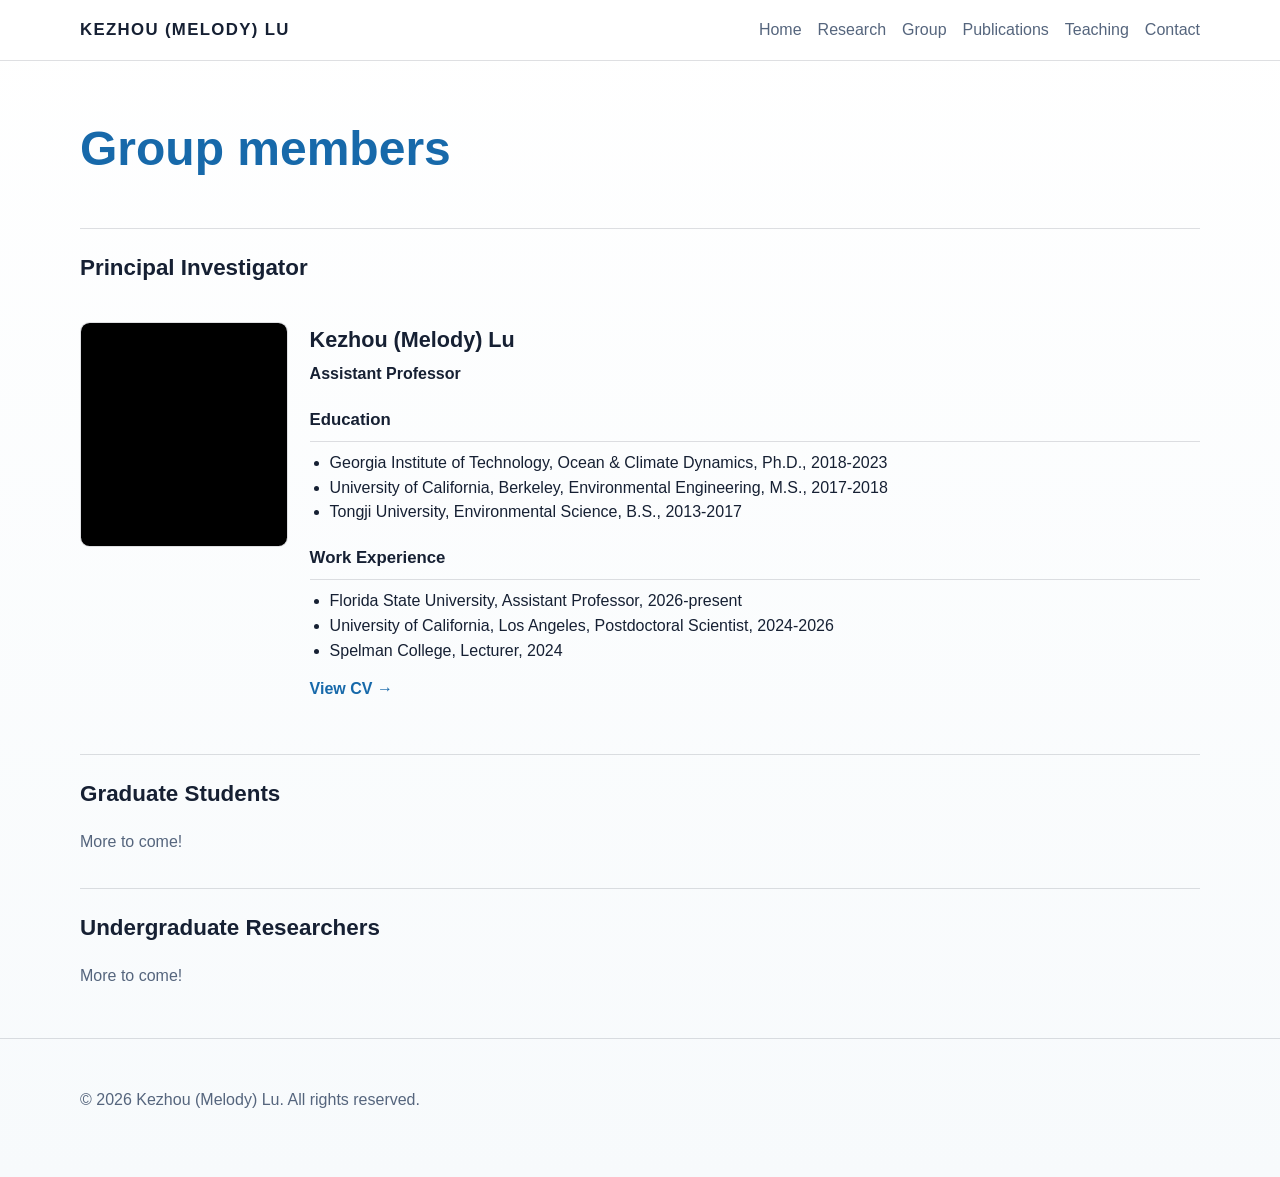
==== group/index.html @ 154a5821 "Initial website publish" ====
<!DOCTYPE html>
<html lang="en">
  <head>
    <meta charset="UTF-8" />
    <meta name="viewport" content="width=device-width, initial-scale=1.0" />
    <meta name="description" content="Group members and research vision for Kezhou (Melody) Lu's Atmospheric and Climate Modeling Group." />
    <title>Group | Kezhou Lu</title>
    <link rel="icon" type="image/png" href="../home/figures/Icon.png?v=20260808" />
    <link rel="stylesheet" href="../styles.css" />
  </head>
  <body>
    <header class="site-header">
      <div class="container nav">
        <a class="brand" href="../home/">Kezhou (Melody) Lu</a>
        <nav class="nav-links">
          <a href="../home/">Home</a>
          <a href="../research/">Research</a>
          <a href="../group/">Group</a>
          <a href="../publications/">Publications</a>
          <a href="../teaching/">Teaching</a>
          <a href="../contact/">Contact</a>
        </nav>
      </div>
    </header>

    <main class="page-content">
      <section class="section group-page">
        <div class="container">
          <h2>Group members</h2>

          <section class="group-category">
            <h3>Principal Investigator</h3>
            <article class="person-profile">
              <div class="person-photo-frame">
                <img src="./figures/kezhou-lu.jpg" alt="Kezhou Lu" />
              </div>
              <div class="person-bio">
                <h4>Kezhou (Melody) Lu</h4>
                <p class="person-role">Assistant Professor</p>
                <div class="person-section">
                  <h5>Education</h5>
                  <ul>
                    <li>Georgia Institute of Technology, Ocean &amp; Climate Dynamics, Ph.D., 2018-2023</li>
                    <li>University of California, Berkeley, Environmental Engineering, M.S., 2017-2018</li>
                    <li>Tongji University, Environmental Science, B.S., 2013-2017</li>
                  </ul>
                </div>
                <div class="person-section">
                  <h5>Work Experience</h5>
                  <ul>
                    <li>Florida State University, Assistant Professor, 2026-present</li>
                    <li>University of California, Los Angeles, Postdoctoral Scientist, 2024-2026</li>
                    <li>Spelman College, Lecturer, 2024</li>
                  </ul>
                </div>
                <a class="profile-link" href="../KezhouLu_academic_CV%20(3).pdf" target="_blank" rel="noreferrer">View CV &rarr;</a>
              </div>
            </article>
          </section>

          <section class="group-category">
            <h3>Graduate Students</h3>
            <p class="group-placeholder">More to come!</p>
          </section>

          <section class="group-category">
            <h3>Undergraduate Researchers</h3>
            <p class="group-placeholder">More to come!</p>
          </section>
        </div>
      </section>
    </main>

    <footer class="site-footer">
      <div class="container">
        <p>© 2026 Kezhou (Melody) Lu. All rights reserved.</p>
      </div>
    </footer>
  </body>
</html>
---- styles.css ----
:root {
  --bg: #f7fafc;
  --panel: #ffffff;
  --panel-2: #eef6fb;
  --text: #162033;
  --muted: #55657d;
  --accent: #1769aa;
  --accent-2: #2b8f75;
  --border: rgba(22, 32, 51, 0.14);
}

* {
  box-sizing: border-box;
}

html {
  scroll-behavior: smooth;
}

body {
  margin: 0;
  font-family: Inter, -apple-system, BlinkMacSystemFont, 'Segoe UI', sans-serif;
  color: var(--text);
  background: linear-gradient(180deg, #ffffff 0%, var(--bg) 100%);
  line-height: 1.65;
}

a {
  color: var(--accent);
  text-decoration: none;
}

a:hover {
  text-decoration: underline;
}

.container {
  width: min(1120px, calc(100% - 2rem));
  margin: 0 auto;
}

.site-header {
  position: sticky;
  top: 0;
  z-index: 10;
  background: rgba(255, 255, 255, 0.9);
  backdrop-filter: blur(12px);
  border-bottom: 1px solid var(--border);
}

.nav {
  display: flex;
  align-items: center;
  justify-content: space-between;
  padding: 1rem 0;
}

.brand {
  font-size: 1.05rem;
  font-weight: 700;
  color: var(--text);
  letter-spacing: 0.08em;
  text-transform: uppercase;
}

.nav-links {
  display: flex;
  gap: 1rem;
  flex-wrap: wrap;
}

.nav-links a {
  color: var(--muted);
}

.hero {
  min-height: 72vh;
  display: flex;
  align-items: center;
  padding: 3rem 0 0;
}

.hero-home {
  padding-bottom: 4rem;
}

.hero-grid {
  display: grid;
  gap: 2rem;
  grid-template-columns: minmax(0, 1fr) minmax(420px, 500px);
  align-items: center;
}

.hero-home .hero-image {
  display: grid;
  grid-template-columns: minmax(0, 1fr);
  justify-items: end;
  row-gap: 1rem;
  margin: 0;
  justify-self: end;
  width: 100%;
}

.figure-gallery {
  position: relative;
  width: min(100%, 500px);
  aspect-ratio: 1 / 1;
  overflow: hidden;
  border-radius: 0.5rem;
  background: #000000;
  box-shadow: 0 25px 70px rgba(45, 65, 90, 0.18);
}

.home-gif {
  display: block;
  height: 100%;
  width: 100%;
  object-fit: contain;
}

.gallery-control {
  position: absolute;
  top: 50%;
  display: grid;
  place-items: center;
  width: 2.25rem;
  height: 2.25rem;
  padding: 0;
  border: 1px solid rgba(255, 255, 255, 0.72);
  border-radius: 999px;
  color: #ffffff;
  background: rgba(22, 32, 51, 0.48);
  cursor: pointer;
  font-size: 1.7rem;
  line-height: 1;
  transform: translateY(-50%);
}

.gallery-control:hover,
.gallery-control:focus-visible {
  background: rgba(22, 32, 51, 0.72);
}

.gallery-control.previous {
  left: 0.75rem;
}

.gallery-control.next {
  right: 0.75rem;
}

.gallery-control[hidden] {
  display: none;
}

.figure-caption {
  width: min(100%, 500px);
  padding: 0 0.5rem;
  text-align: center;
}

.figure-caption-title {
  margin: 0;
  font-weight: 600;
  color: var(--text);
}

.figure-source {
  margin: 0.45rem 0 0;
  font-size: 0.92rem;
  color: var(--muted);
}

.eyebrow,
.section-tag {
  display: inline-block;
  margin-bottom: 0.6rem;
  padding: 0.3rem 0.7rem;
  border-radius: 999px;
  background: rgba(23, 105, 170, 0.1);
  color: var(--accent);
  font-size: 0.8rem;
  font-weight: 600;
  letter-spacing: 0.08em;
  text-transform: uppercase;
}

.hero h1 {
  font-size: clamp(2rem, 4vw, 3.2rem);
  line-height: 1.1;
  margin: 0 0 1rem;
}

.lead {
  font-size: 1.06rem;
  color: var(--muted);
  max-width: 700px;
}

.lead-welcome {
  display: block;
  color: var(--text);
  font-weight: 700;
}

.hero-actions {
  display: flex;
  flex-direction: column;
  align-items: flex-start;
  gap: 1rem;
  flex-wrap: wrap;
  margin: 1.3rem 0;
}

.recruitment-note {
  max-width: 34rem;
  margin: 0;
  padding: 0.85rem 1rem;
  border: 1px solid var(--border);
  border-radius: 0.75rem;
  background: #ffffff;
  box-shadow: 0 10px 24px rgba(17, 24, 39, 0.08);
  color: var(--text);
  font-size: 0.98rem;
  line-height: 1.45;
}

.button {
  display: inline-block;
  padding: 0.8rem 1.1rem;
  border-radius: 999px;
  font-weight: 600;
}

.button.primary {
  background: linear-gradient(90deg, var(--accent), var(--accent-2));
  color: #ffffff;
}

.button.secondary {
  border: 1px solid var(--border);
  color: var(--text);
}

.hero-highlights {
  margin: 1.2rem 0 0;
  padding-left: 1rem;
  color: var(--muted);
}

.hero-card,
.card,
.publication-card,
.feature-card,
.contact-card {
  background: var(--panel);
  border: 1px solid var(--border);
  border-radius: 1.2rem;
  padding: 1.25rem;
  box-shadow: 0 18px 40px rgba(45, 65, 90, 0.1);
}

.hero-card ul {
  padding-left: 1rem;
  color: var(--muted);
}

.section {
  padding: 3rem 0;
}

.section.alt {
  background: var(--panel-2);
}

.research-themes {
  padding-top: 2.5rem;
}

.research-theme-grid {
  display: grid;
  gap: 1.8rem;
  grid-template-columns: repeat(2, minmax(0, 1fr));
}

.research-theme-card {
  display: flex;
  min-height: 100%;
  flex-direction: column;
  padding-bottom: 1rem;
  border-bottom: 1px solid #cfd8e3;
  color: var(--text);
}

.research-theme-card:hover {
  text-decoration: none;
}

.research-theme-card:hover h3,
.research-theme-card:focus-visible h3 {
  color: var(--accent);
}

.research-theme-figure {
  display: grid;
  place-items: center;
  width: 100%;
  aspect-ratio: 4 / 2.5;
  border: 1px solid var(--border);
  border-radius: 0.5rem;
  background: var(--panel);
  color: var(--muted);
  font-size: 0.9rem;
  overflow: hidden;
}

.research-theme-figure.large {
  aspect-ratio: 16 / 9;
}

.research-theme-figure img {
  display: block;
  width: 90%;
  height: 90%;
  object-fit: contain;
}

.land-extremes-figure img {
  width: 96%;
  height: 96%;
}

.theme-card-gallery {
  position: relative;
}

.theme-card-gallery .theme-card-gallery-image {
  object-fit: contain;
}

.theme-card-gallery-label {
  position: absolute;
  left: 0;
  bottom: 0;
  max-width: 82%;
  padding: 0.45rem 0.65rem;
  color: #ffffff;
  background: rgba(0, 0, 0, 0.62);
  font-size: 0.82rem;
  font-weight: 600;
  line-height: 1.25;
  pointer-events: none;
}

.theme-card-gallery .gallery-control {
  width: 2rem;
  height: 2rem;
  font-size: 1.45rem;
}

.theme-detail-gallery {
  position: relative;
}

.research-theme-card h3 {
  margin: 0.8rem 0 0.4rem;
  color: var(--text);
  font-size: 1.35rem;
  line-height: 1.15;
}

.research-theme-card p {
  margin: 0;
  color: var(--muted);
  font-size: 0.94rem;
}

.theme-link {
  align-self: flex-start;
  margin-top: 1rem;
  color: var(--accent);
  font-size: 0.9rem;
  font-weight: 600;
}

.detail-container {
  max-width: 820px;
}

.back-link {
  display: inline-block;
  margin-bottom: 0.7rem;
  border-bottom: 1px solid currentColor;
  font-size: 0.9rem;
  font-weight: 600;
}

.research-detail h1 {
  margin: 0 0 1rem;
  color: var(--accent);
  font-size: clamp(2rem, 4vw, 3.25rem);
  line-height: 1.05;
}

.research-detail p {
  color: var(--muted);
}

.theme-detail-figure {
  margin: 2rem 0;
}

.theme-figure-gallery {
  position: relative;
  width: 100%;
  aspect-ratio: 16 / 9;
  overflow: hidden;
  border: 1px solid var(--border);
  background: var(--panel);
}

.theme-gallery-image {
  display: block;
  width: 100%;
  height: 100%;
  object-fit: contain;
}

.theme-detail-figure figcaption {
  margin-top: 0.55rem;
  color: var(--muted);
  font-size: 0.9rem;
}

.theme-subsections {
  display: grid;
  gap: 0.8rem;
  margin: 2rem 0;
}

.theme-subsection {
  border-top: 1px solid #cfd8e3;
  border-bottom: 1px solid #cfd8e3;
}

.theme-subsection + .theme-subsection {
  border-top: 0;
}

.theme-subsection summary {
  cursor: pointer;
  color: var(--text);
  font-size: 1.08rem;
  font-weight: 700;
  line-height: 1.3;
  padding: 1rem 0;
}

.theme-subsection summary::marker {
  color: var(--accent);
}

.theme-subsection p {
  margin: 0;
  padding: 0 0 1rem;
}

.subsection-figure {
  display: grid;
  place-items: center;
  position: relative;
  margin: 0 0 1rem;
  aspect-ratio: 16 / 9;
  border: 1px solid var(--border);
  border-radius: 0.5rem;
  background: var(--panel);
  overflow: hidden;
}

.subsection-figure img {
  display: block;
  width: 90%;
  height: 90%;
  object-fit: contain;
}

.subsection-figure figcaption {
  position: absolute;
  left: 0;
  bottom: 0;
  max-width: 88%;
  padding: 0.5rem 0.7rem;
  color: #ffffff;
  background: rgba(0, 0, 0, 0.62);
  font-size: 0.88rem;
  font-weight: 600;
  line-height: 1.25;
}

.subsection-gallery .gallery-control {
  width: 2rem;
  height: 2rem;
  font-size: 1.45rem;
}

.subsection-note {
  color: var(--muted);
  font-size: 0.9rem;
  font-style: italic;
  text-align: right;
}

.equation-block {
  display: grid;
  gap: 0.45rem;
  margin: 0 0 1rem;
  padding: 0.85rem 1rem;
  border-left: 3px solid var(--accent);
  background: #f4f8fb;
  color: var(--text);
  font-family: Georgia, "Times New Roman", serif;
  font-size: 1.02rem;
}

.equation-block p {
  margin: 0;
  padding: 0;
}

.equation-block span {
  display: inline-block;
}

.overline {
  text-decoration: overline;
}

.related-publications {
  margin-top: 2rem;
}

.related-publications h2 {
  margin: 0 0 1rem;
  color: var(--accent);
  font-size: 1.7rem;
}

.related-publication {
  padding: 1rem 0;
  border-top: 1px solid #cfd8e3;
}

.related-publication:last-child {
  border-bottom: 1px solid #cfd8e3;
}

.related-publication h3 {
  margin: 0 0 0.45rem;
  color: var(--text);
  font-size: 1.08rem;
  line-height: 1.25;
}

.related-publication .publication-meta {
  margin-top: 0;
}

.selected-publications {
  padding-top: 1rem;
}

.teaching-page h2 {
  margin-top: 0;
  color: var(--accent);
  font-size: clamp(2rem, 4vw, 3rem);
}

.teaching-block {
  margin-top: 2rem;
  padding-top: 1.2rem;
  border-top: 1px solid var(--border);
}

.teaching-block h3 {
  margin: 0 0 0.8rem;
  color: var(--text);
  font-size: 1.45rem;
}

.course-list {
  display: grid;
  gap: 0;
}

.course-item {
  display: flex;
  align-items: center;
  justify-content: space-between;
  gap: 1rem;
  padding: 1rem 0;
  border-top: 1px solid #d5dde7;
}

.course-item:first-child {
  border-top: 0;
}

.course-item h4 {
  margin: 0 0 0.3rem;
  color: var(--text);
  font-size: 1.08rem;
}

.course-term {
  font-size: 0.9rem;
  font-weight: 600;
}

.course-item p {
  margin: 0;
  color: var(--muted);
}

.course-actions {
  display: flex;
  flex-wrap: wrap;
  justify-content: flex-end;
  gap: 0.65rem;
  flex: 0 0 auto;
}

.group-page h2 {
  margin-top: 0;
  color: var(--accent);
  font-size: clamp(2rem, 4vw, 3rem);
}

.group-category {
  margin-top: 2rem;
  border-top: 1px solid var(--border);
  padding-top: 1.35rem;
}

.group-category h3 {
  margin: 0 0 1rem;
  color: var(--text);
  font-size: 1.4rem;
}

.person-profile {
  display: grid;
  grid-template-columns: 13rem 1fr;
  gap: 1.35rem;
  align-items: start;
  padding: 1.2rem 0;
}

.person-photo-frame {
  width: 100%;
  aspect-ratio: 1 / 1.08;
  border: 1px solid var(--border);
  border-radius: 0.6rem;
  background: #ffffff;
  overflow: hidden;
}

.person-photo-frame img {
  display: block;
  width: 100%;
  height: 100%;
  object-fit: cover;
  object-position: 30% 25%;
}

.person-bio h4 {
  margin: 0 0 0.25rem;
  color: var(--text);
  font-size: 1.35rem;
}

.person-role {
  margin: 0 0 0.9rem;
  color: var(--text);
  font-weight: 700;
}

.person-bio p {
  margin: 0 0 0.75rem;
  color: var(--text);
  line-height: 1.55;
}

.person-section {
  margin-top: 1.2rem;
}

.person-section h5 {
  margin: 0 0 0.55rem;
  padding-bottom: 0.45rem;
  border-bottom: 1px solid var(--border);
  color: var(--text);
  font-size: 1.05rem;
}

.person-section ul {
  margin: 0;
  padding-left: 1.25rem;
  color: var(--text);
  line-height: 1.55;
}

.profile-link {
  display: inline-block;
  margin-top: 0.8rem;
  color: var(--accent);
  font-weight: 700;
}

.group-placeholder {
  margin: 0;
  color: var(--muted);
}

.section-heading {
  display: flex;
  align-items: baseline;
  justify-content: space-between;
  gap: 1rem;
  margin-bottom: 1.5rem;
  border-bottom: 1px solid var(--border);
  padding-bottom: 1rem;
}

.section-heading h2 {
  margin: 0;
  color: var(--accent);
  font-size: clamp(1.8rem, 3vw, 2.6rem);
  line-height: 1.1;
}

.view-all-link,
.publication-read-link {
  border-bottom: 1px solid currentColor;
  color: var(--accent);
  font-weight: 600;
}

.selected-publication-grid {
  display: grid;
  gap: 1.5rem;
  grid-template-columns: repeat(4, minmax(0, 1fr));
}

.selected-publication {
  display: flex;
  min-height: 100%;
  flex-direction: column;
  padding-top: 0.8rem;
  border-top: 3px solid var(--accent);
}

.publication-figure-frame {
  display: grid;
  place-items: center;
  width: 100%;
  aspect-ratio: 4 / 2.5;
  border: 1px solid var(--border);
  background: var(--panel);
  color: var(--muted);
  font-size: 0.88rem;
  overflow: hidden;
}

.publication-figure-frame img {
  display: block;
  width: 100%;
  height: 100%;
  object-fit: contain;
}

.publication-meta {
  margin: 1rem 0 0.7rem;
  color: var(--accent);
  font-weight: 600;
}

.selected-publication h3 {
  margin: 0;
  color: var(--text);
  font-size: 1.2rem;
  line-height: 1.22;
}

.selected-publication h3 sub {
  line-height: 0;
}

.publication-read-link {
  align-self: flex-start;
  margin-top: auto;
  padding-top: 1.5rem;
}

.news-section {
  padding-top: 1rem;
}

.news-list {
  border-top: 0;
}

.news-item {
  display: grid;
  grid-template-columns: 7.5rem minmax(0, 1fr) 7.5rem;
  gap: 1.5rem;
  align-items: center;
  padding: 1.25rem 0;
  border-bottom: 0;
}

.news-item + .news-item {
  border-top: 1px solid #b7c2d0;
}

.home-news-section .news-item:nth-of-type(n + 6) {
  display: none;
}

.news-item time {
  color: var(--accent);
  font-size: 0.84rem;
  font-weight: 700;
  letter-spacing: 0.02em;
  text-transform: uppercase;
}

.news-item p {
  margin: 0;
  color: var(--text);
  font-size: 1rem;
  font-weight: 500;
  line-height: 1.45;
}

.news-source-link {
  color: var(--accent);
  font-size: 0.9rem;
  font-weight: 600;
  justify-self: end;
  text-align: right;
  white-space: nowrap;
}

.two-column {
  display: grid;
  gap: 2rem;
  grid-template-columns: 1.1fr 1fr;
}

.grid.three-up {
  display: grid;
  gap: 1rem;
  grid-template-columns: repeat(3, minmax(0, 1fr));
}

.publication-list {
  display: grid;
  gap: 1rem;
}

.publication-year-list {
  display: grid;
  gap: 2rem;
}

.publication-year {
  border-top: 1px solid var(--border);
  padding-top: 1rem;
}

.publication-year h3 {
  margin: 0 0 1rem;
  color: var(--accent);
  font-size: 1.65rem;
}

.publication-entry {
  padding: 0.95rem 0;
  border-top: 1px solid #d5dde7;
}

.publication-entry:first-of-type {
  border-top: 0;
}

.publication-entry p {
  margin: 0 0 0.35rem;
}

.publication-authors,
.publication-venue {
  color: var(--muted);
}

.publication-title {
  color: var(--text);
  font-weight: 700;
}

.publication-entry a {
  display: inline-block;
  margin-right: 0.75rem;
  margin-top: 0.25rem;
  color: var(--accent);
  font-weight: 700;
}

.publication-card h3,
.card h3,
.feature-card h3 {
  margin-top: 0;
  margin-bottom: 0.45rem;
}

.publication-card p,
.card li,
.feature-card p,
.contact-card li {
  color: var(--muted);
}

.card-list {
  display: grid;
  gap: 1rem;
}

.site-footer {
  padding: 2rem 0 3rem;
  color: var(--muted);
  border-top: 1px solid var(--border);
}

@media (max-width: 900px) {
  .hero-grid,
  .two-column,
  .grid.three-up {
    grid-template-columns: 1fr;
  }

  .research-theme-grid {
    grid-template-columns: 1fr;
  }

  .person-profile {
    grid-template-columns: 1fr;
  }

  .person-photo-frame {
    max-width: 14rem;
  }

  .selected-publication-grid {
    grid-template-columns: repeat(2, minmax(0, 1fr));
  }
}

@media (max-width: 600px) {
  .nav {
    flex-direction: column;
    gap: 0.7rem;
  }

  .hero {
    padding-top: 3rem;
  }

  .section-heading {
    align-items: flex-start;
    flex-direction: column;
  }

  .selected-publication-grid {
    grid-template-columns: 1fr;
  }
}

@media (max-width: 480px) {
  .news-item {
    grid-template-columns: 1fr;
    gap: 0.35rem;
  }

  .news-source-link {
    justify-self: start;
    text-align: left;
  }
}
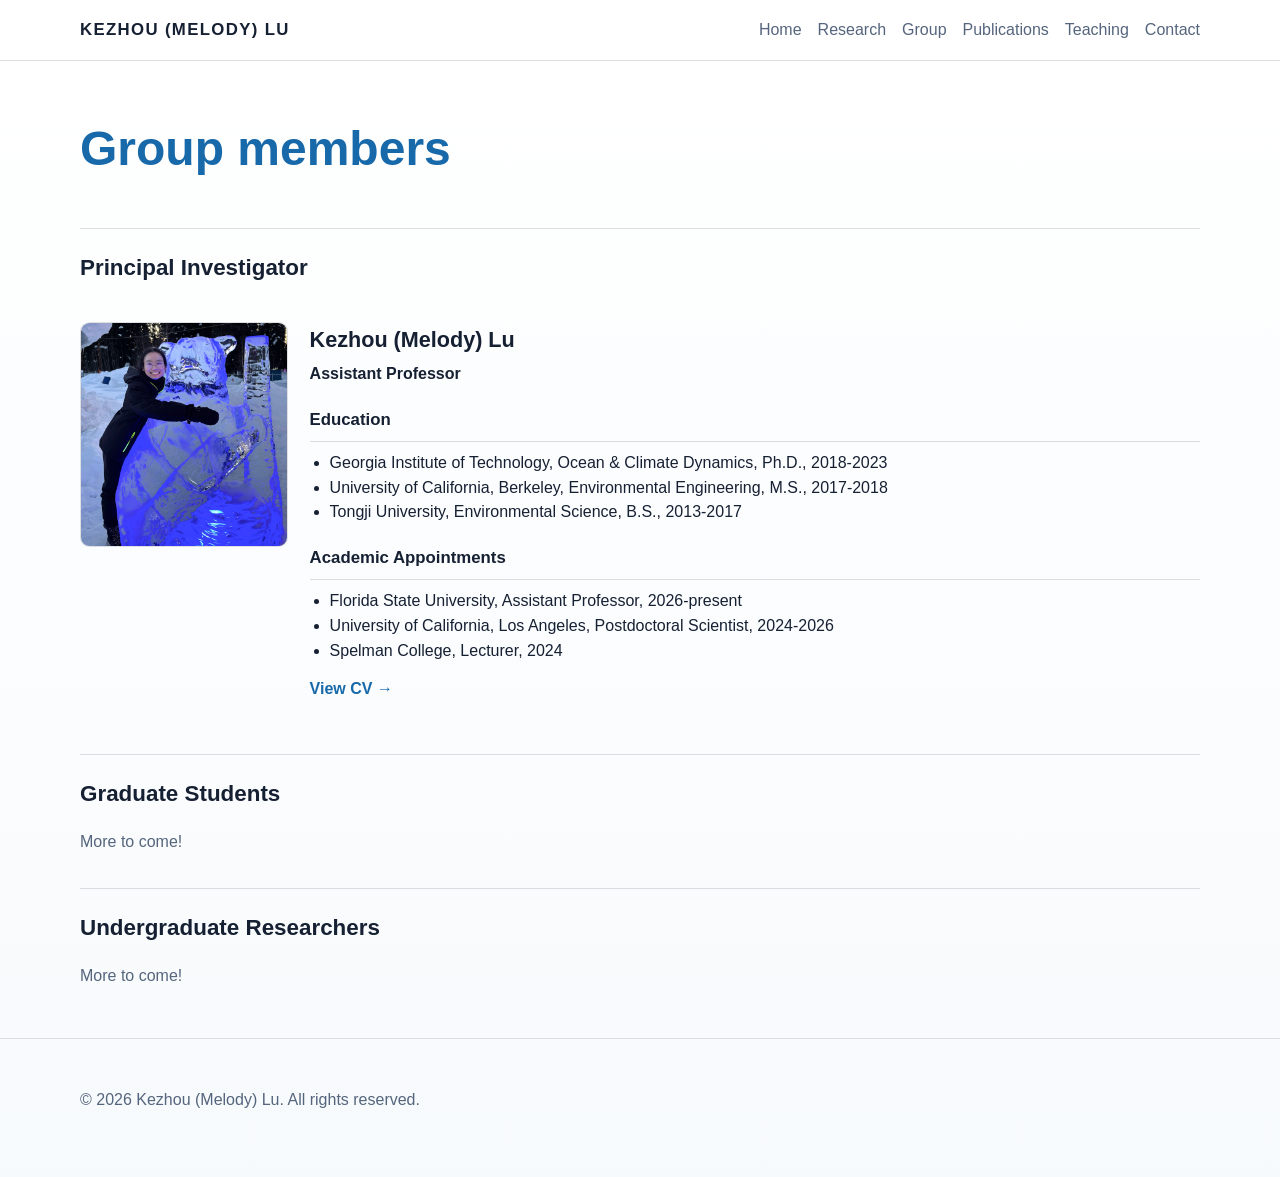
==== commit 360661ee: "Update index.html" ====
--- a/group/index.html
+++ b/group/index.html
@@ -46,7 +46,7 @@
                   </ul>
                 </div>
                 <div class="person-section">
-                  <h5>Work Experience</h5>
+                  <h5>Academic Appointments</h5>
                   <ul>
                     <li>Florida State University, Assistant Professor, 2026-present</li>
                     <li>University of California, Los Angeles, Postdoctoral Scientist, 2024-2026</li>
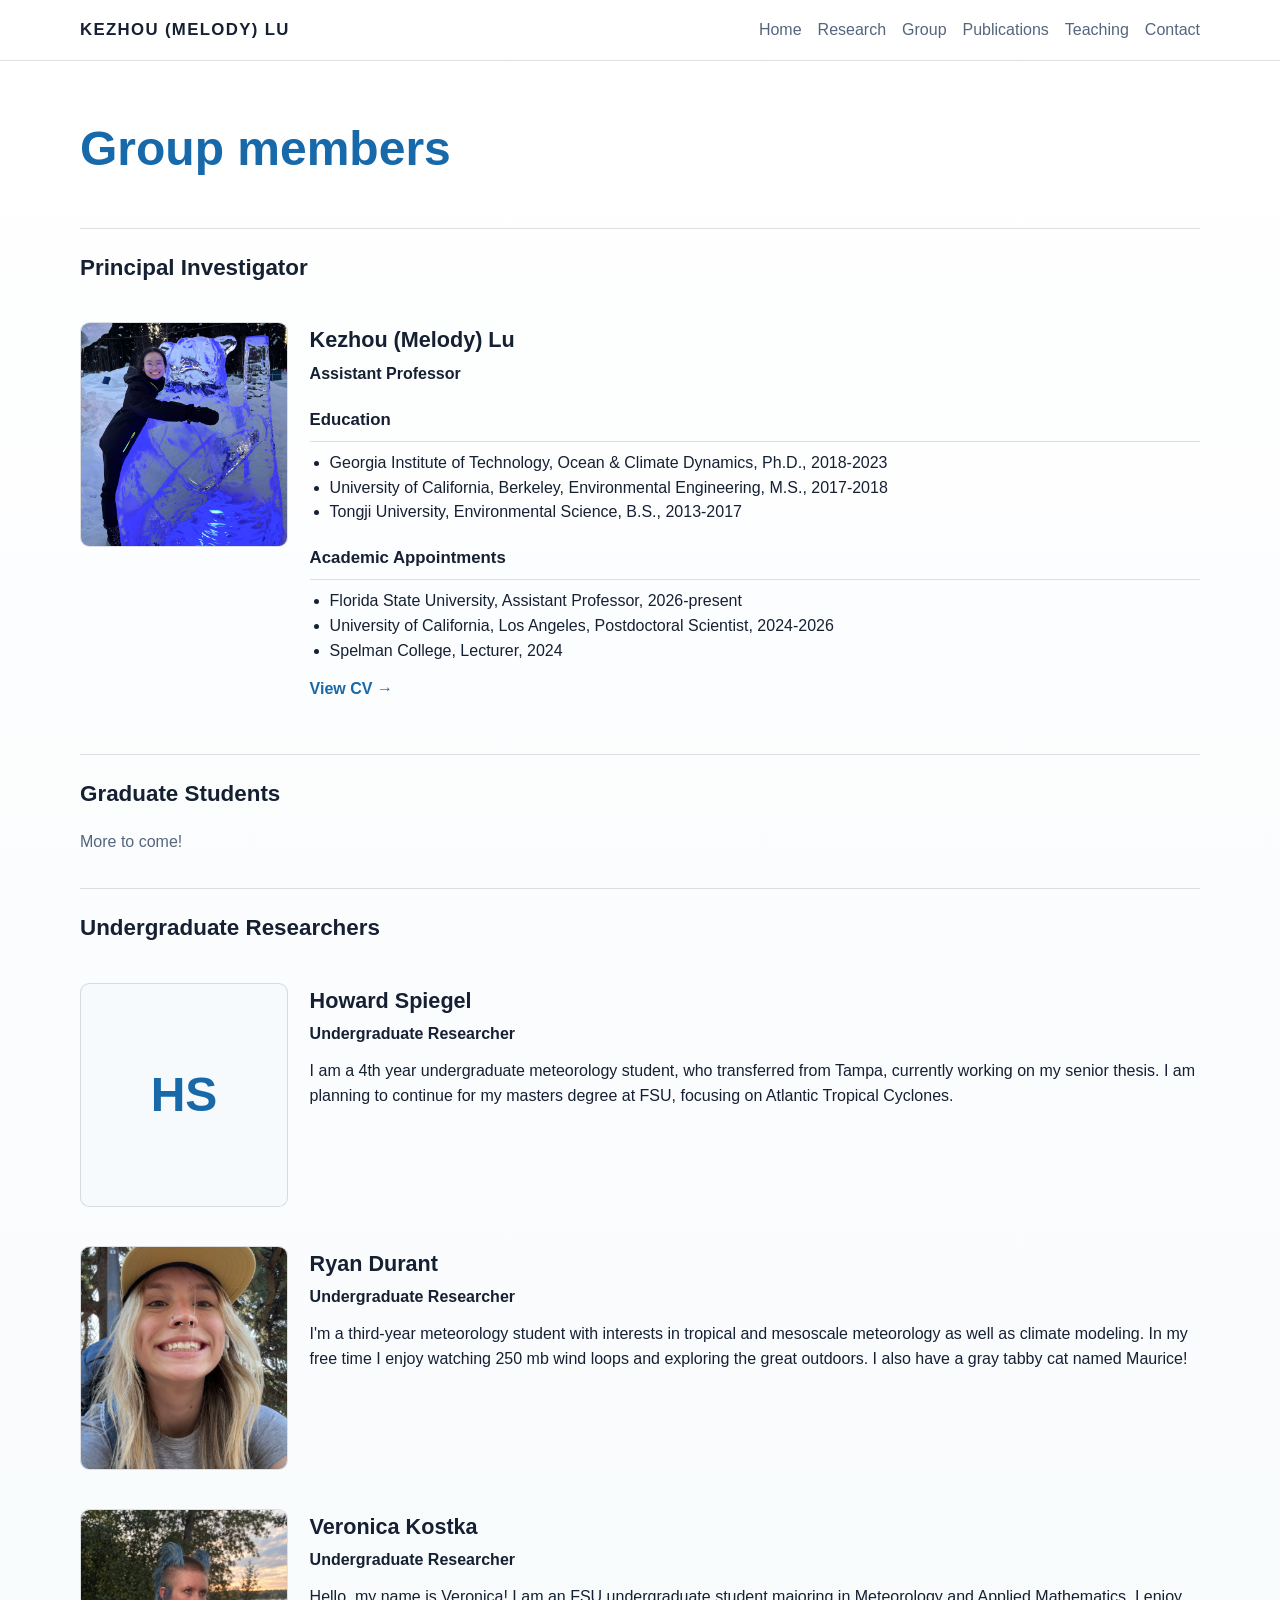
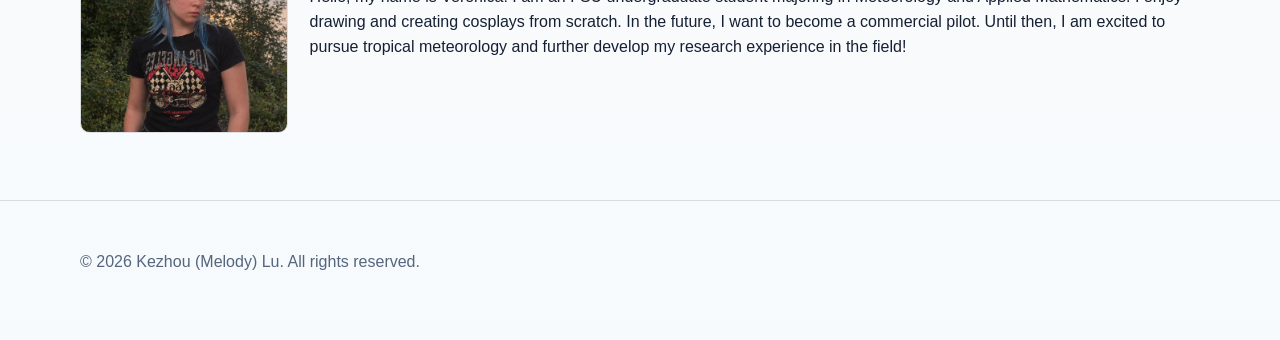
==== commit 87223e71: "Add undergraduate researchers and October welcome news" ====
--- a/group/index.html
+++ b/group/index.html
@@ -6,7 +6,7 @@
     <meta name="description" content="Group members and research vision for Kezhou (Melody) Lu's Atmospheric and Climate Modeling Group." />
     <title>Group | Kezhou Lu</title>
     <link rel="icon" type="image/png" href="../home/figures/Icon.png?v=20260808" />
-    <link rel="stylesheet" href="../styles.css" />
+    <link rel="stylesheet" href="../styles.css?v=20261003-students" />
   </head>
   <body>
     <header class="site-header">
@@ -53,7 +53,7 @@
                     <li>Spelman College, Lecturer, 2024</li>
                   </ul>
                 </div>
-                <a class="profile-link" href="../KezhouLu_academic_CV%20(3).pdf" target="_blank" rel="noreferrer">View CV &rarr;</a>
+                <a class="profile-link" href="../KezhouLu_academic_CV_2026Aug.pdf" target="_blank" rel="noreferrer">View CV &rarr;</a>
               </div>
             </article>
           </section>
@@ -63,9 +63,38 @@
             <p class="group-placeholder">More to come!</p>
           </section>
 
-          <section class="group-category">
+          <section class="group-category" id="undergraduate-researchers">
             <h3>Undergraduate Researchers</h3>
-            <p class="group-placeholder">More to come!</p>
+            <article class="person-profile" id="howard-spiegel">
+              <div class="person-photo-frame person-photo-placeholder" role="img" aria-label="Photo not yet available for Howard Spiegel">
+                <span aria-hidden="true">HS</span>
+              </div>
+              <div class="person-bio">
+                <h4>Howard Spiegel</h4>
+                <p class="person-role">Undergraduate Researcher</p>
+                <p>I am a 4th year undergraduate meteorology student, who transferred from Tampa, currently working on my senior thesis. I am planning to continue for my masters degree at FSU, focusing on Atlantic Tropical Cyclones.</p>
+              </div>
+            </article>
+            <article class="person-profile" id="ryan-durant">
+              <div class="person-photo-frame student-photo-frame">
+                <img class="ryan-portrait" src="./figures/ryan-durant.jpg" alt="Ryan Durant" loading="lazy" />
+              </div>
+              <div class="person-bio">
+                <h4>Ryan Durant</h4>
+                <p class="person-role">Undergraduate Researcher</p>
+                <p>I'm a third-year meteorology student with interests in tropical and mesoscale meteorology as well as climate modeling. In my free time I enjoy watching 250 mb wind loops and exploring the great outdoors. I also have a gray tabby cat named Maurice!</p>
+              </div>
+            </article>
+            <article class="person-profile" id="veronica-kostka">
+              <div class="person-photo-frame student-photo-frame">
+                <img src="./figures/veronica-kostka.png" alt="Veronica Kostka" loading="lazy" />
+              </div>
+              <div class="person-bio">
+                <h4>Veronica Kostka</h4>
+                <p class="person-role">Undergraduate Researcher</p>
+                <p>Hello, my name is Veronica! I am an FSU undergraduate student majoring in Meteorology and Applied Mathematics. I enjoy drawing and creating cosplays from scratch. In the future, I want to become a commercial pilot. Until then, I am excited to pursue tropical meteorology and further develop my research experience in the field!</p>
+              </div>
+            </article>
           </section>
         </div>
       </section>
--- a/styles.css
+++ b/styles.css
@@ -672,6 +672,23 @@
   object-position: 30% 25%;
 }
 
+.person-photo-placeholder {
+  display: grid;
+  place-items: center;
+  background: var(--bg);
+  color: var(--accent);
+  font-size: 3rem;
+  font-weight: 700;
+}
+
+.student-photo-frame img {
+  object-position: 50% 25%;
+}
+
+.student-photo-frame .ryan-portrait {
+  object-position: 60% 50%;
+}
+
 .person-bio h4 {
   margin: 0 0 0.25rem;
   color: var(--text);
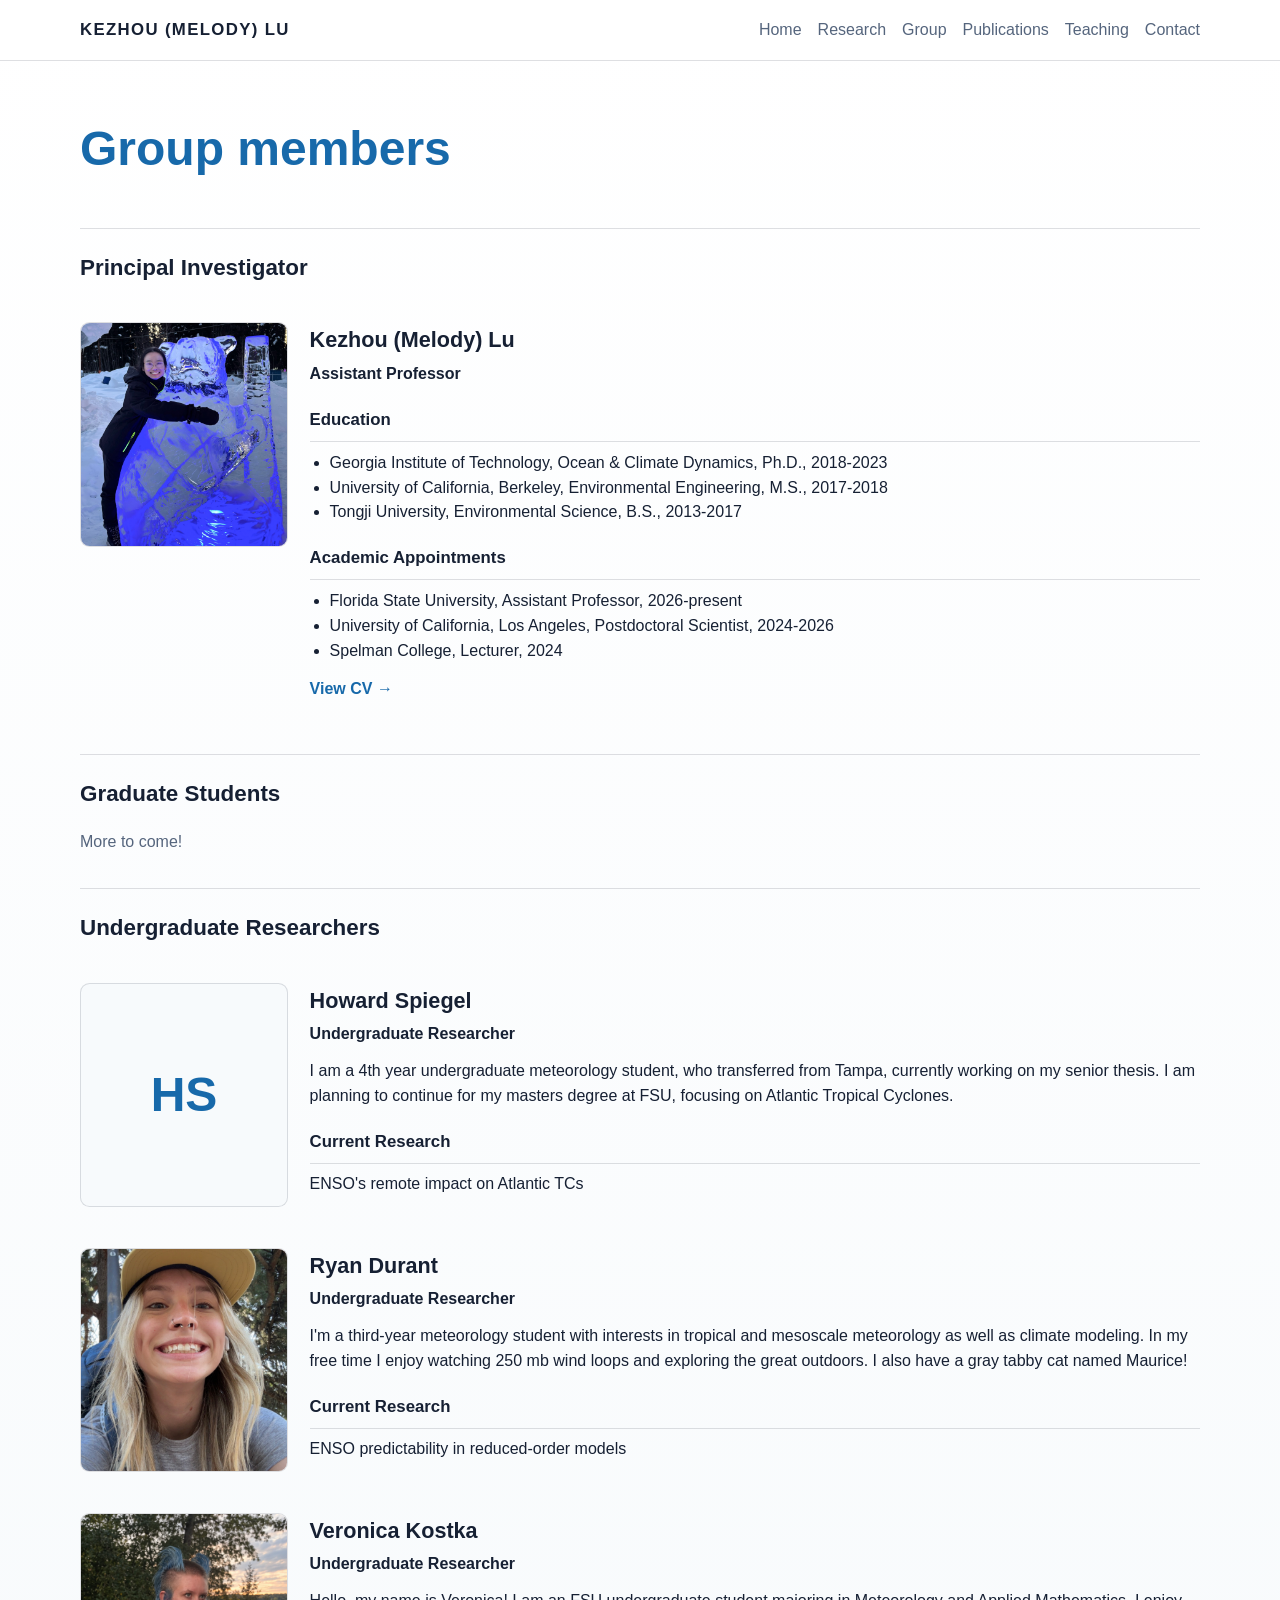
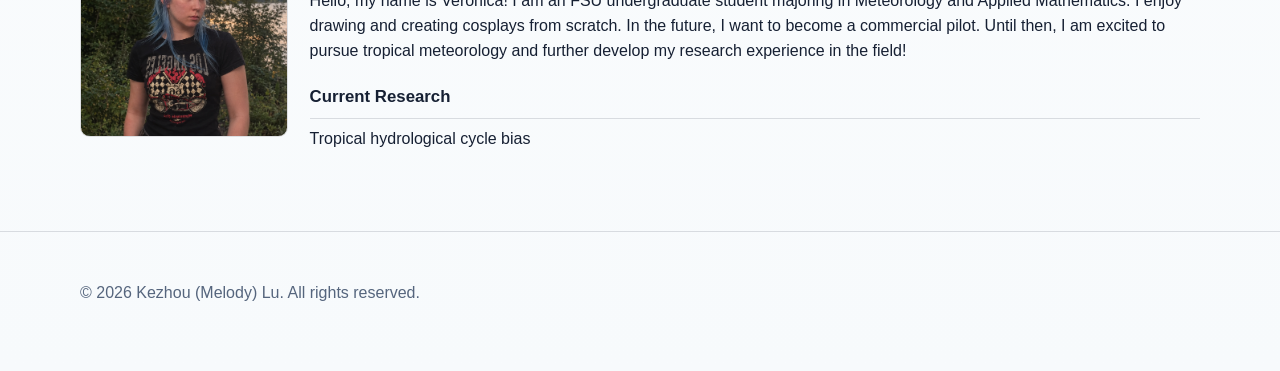
==== commit cece9a41: "Add current research topics to undergraduate profiles" ====
--- a/group/index.html
+++ b/group/index.html
@@ -73,6 +73,10 @@
                 <h4>Howard Spiegel</h4>
                 <p class="person-role">Undergraduate Researcher</p>
                 <p>I am a 4th year undergraduate meteorology student, who transferred from Tampa, currently working on my senior thesis. I am planning to continue for my masters degree at FSU, focusing on Atlantic Tropical Cyclones.</p>
+                <div class="person-section">
+                  <h5>Current Research</h5>
+                  <p>ENSO's remote impact on Atlantic TCs</p>
+                </div>
               </div>
             </article>
             <article class="person-profile" id="ryan-durant">
@@ -83,6 +87,10 @@
                 <h4>Ryan Durant</h4>
                 <p class="person-role">Undergraduate Researcher</p>
                 <p>I'm a third-year meteorology student with interests in tropical and mesoscale meteorology as well as climate modeling. In my free time I enjoy watching 250 mb wind loops and exploring the great outdoors. I also have a gray tabby cat named Maurice!</p>
+                <div class="person-section">
+                  <h5>Current Research</h5>
+                  <p>ENSO predictability in reduced-order models</p>
+                </div>
               </div>
             </article>
             <article class="person-profile" id="veronica-kostka">
@@ -93,6 +101,10 @@
                 <h4>Veronica Kostka</h4>
                 <p class="person-role">Undergraduate Researcher</p>
                 <p>Hello, my name is Veronica! I am an FSU undergraduate student majoring in Meteorology and Applied Mathematics. I enjoy drawing and creating cosplays from scratch. In the future, I want to become a commercial pilot. Until then, I am excited to pursue tropical meteorology and further develop my research experience in the field!</p>
+                <div class="person-section">
+                  <h5>Current Research</h5>
+                  <p>Tropical hydrological cycle bias</p>
+                </div>
               </div>
             </article>
           </section>
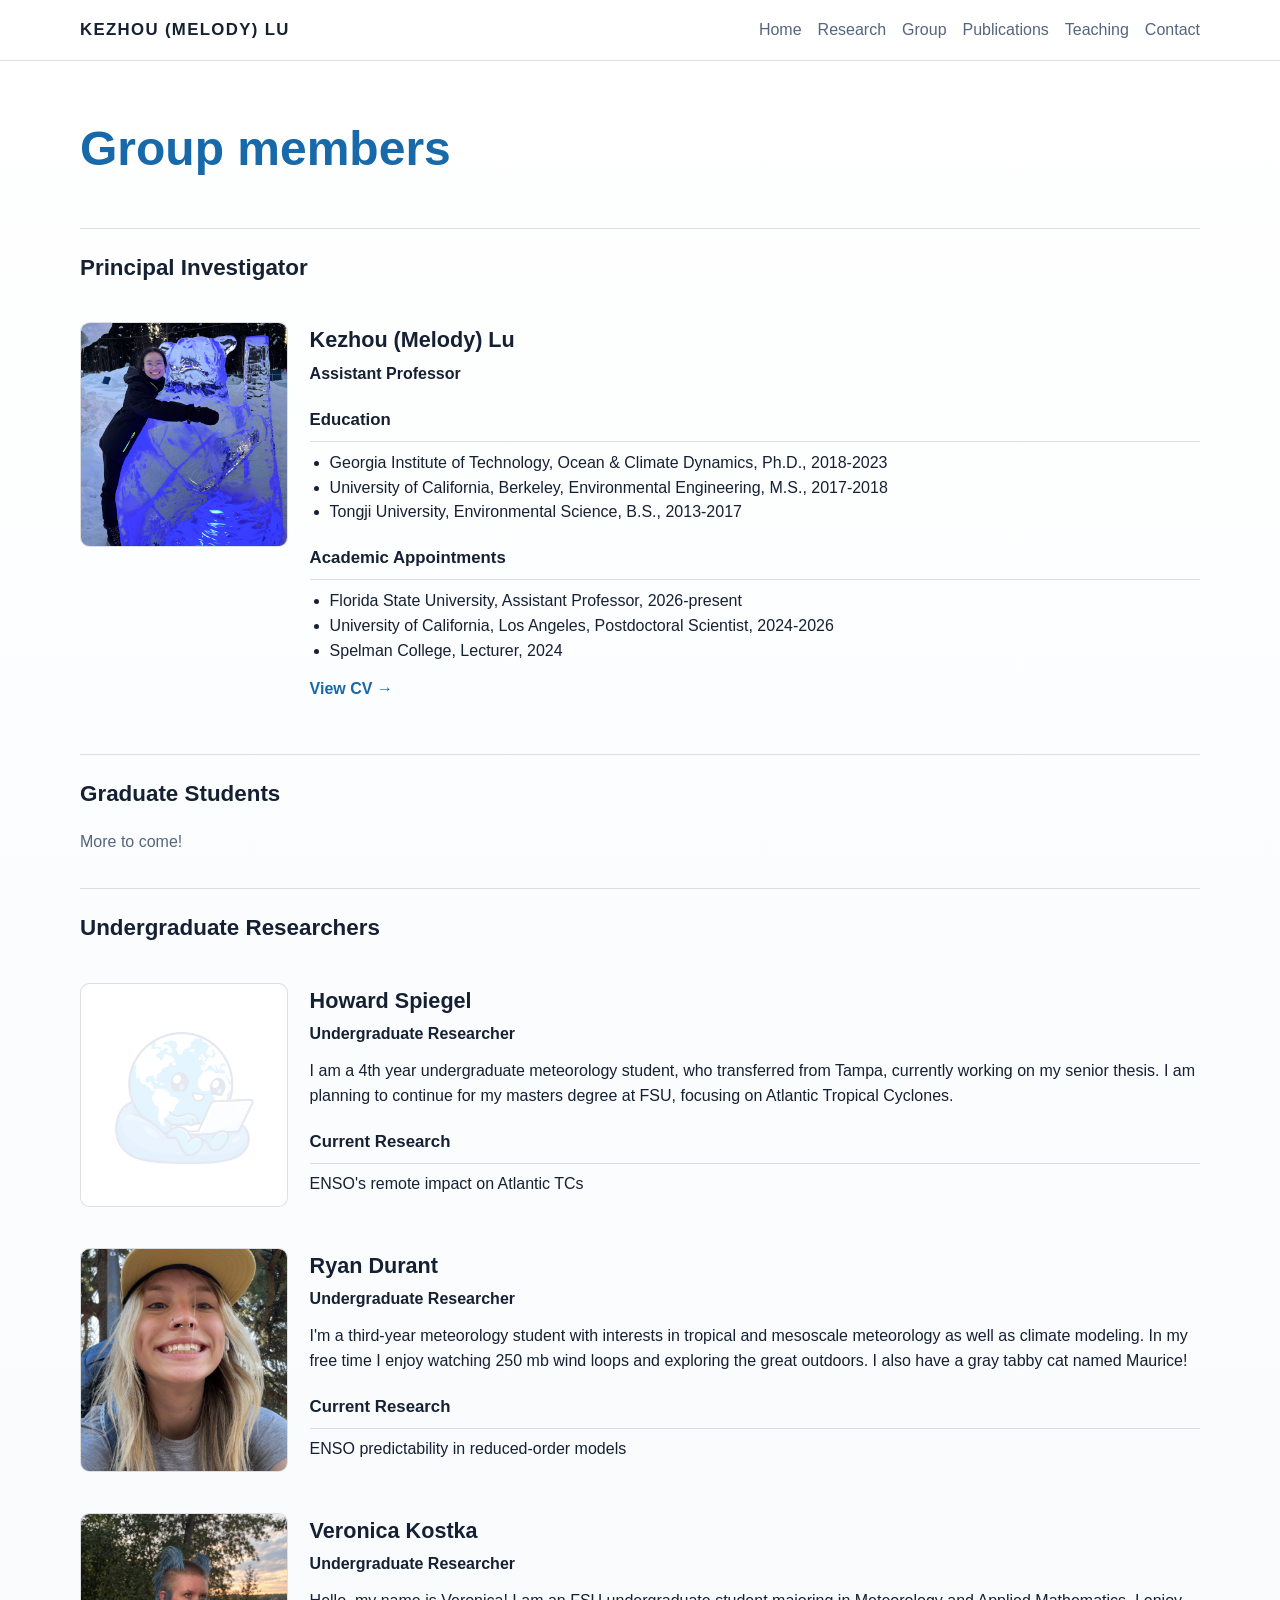
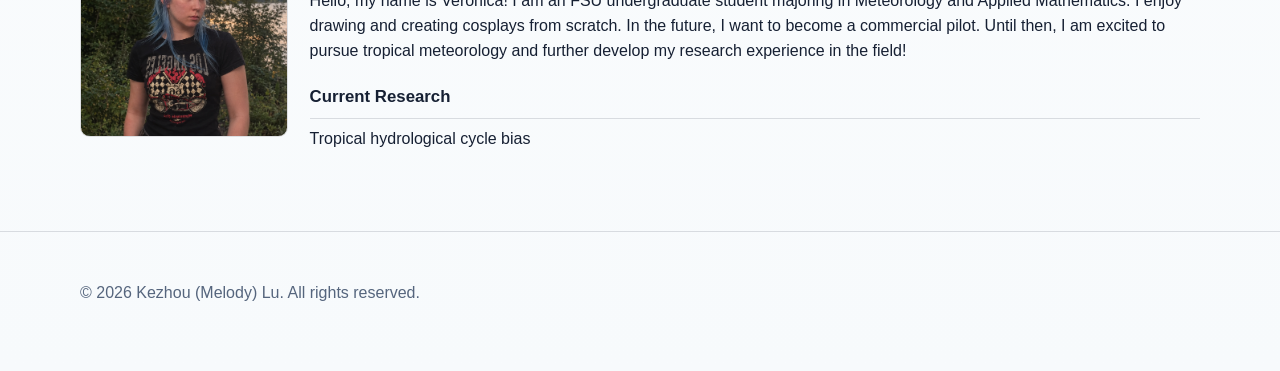
==== commit 48443d29: "update placeholder photo" ====
--- a/group/index.html
+++ b/group/index.html
@@ -6,7 +6,7 @@
     <meta name="description" content="Group members and research vision for Kezhou (Melody) Lu's Atmospheric and Climate Modeling Group." />
     <title>Group | Kezhou Lu</title>
     <link rel="icon" type="image/png" href="../home/figures/Icon.png?v=20260808" />
-    <link rel="stylesheet" href="../styles.css?v=20261003-students" />
+    <link rel="stylesheet" href="../styles.css?v=20261003-earth90" />
   </head>
   <body>
     <header class="site-header">
@@ -66,8 +66,8 @@
           <section class="group-category" id="undergraduate-researchers">
             <h3>Undergraduate Researchers</h3>
             <article class="person-profile" id="howard-spiegel">
-              <div class="person-photo-frame person-photo-placeholder" role="img" aria-label="Photo not yet available for Howard Spiegel">
-                <span aria-hidden="true">HS</span>
+              <div class="person-photo-frame person-photo-placeholder">
+                <img src="./figures/earth-system-placeholder.png" alt="Cartoon Earth using a laptop; placeholder for Howard Spiegel's photo" loading="lazy" />
               </div>
               <div class="person-bio">
                 <h4>Howard Spiegel</h4>
--- a/styles.css
+++ b/styles.css
@@ -673,12 +673,15 @@
 }
 
 .person-photo-placeholder {
-  display: grid;
-  place-items: center;
-  background: var(--bg);
-  color: var(--accent);
-  font-size: 3rem;
-  font-weight: 700;
+  background: #ffffff;
+}
+
+.person-photo-placeholder img {
+  box-sizing: border-box;
+  padding: 0.65rem;
+  object-fit: contain;
+  object-position: center;
+  opacity: 0.10;
 }
 
 .student-photo-frame img {
